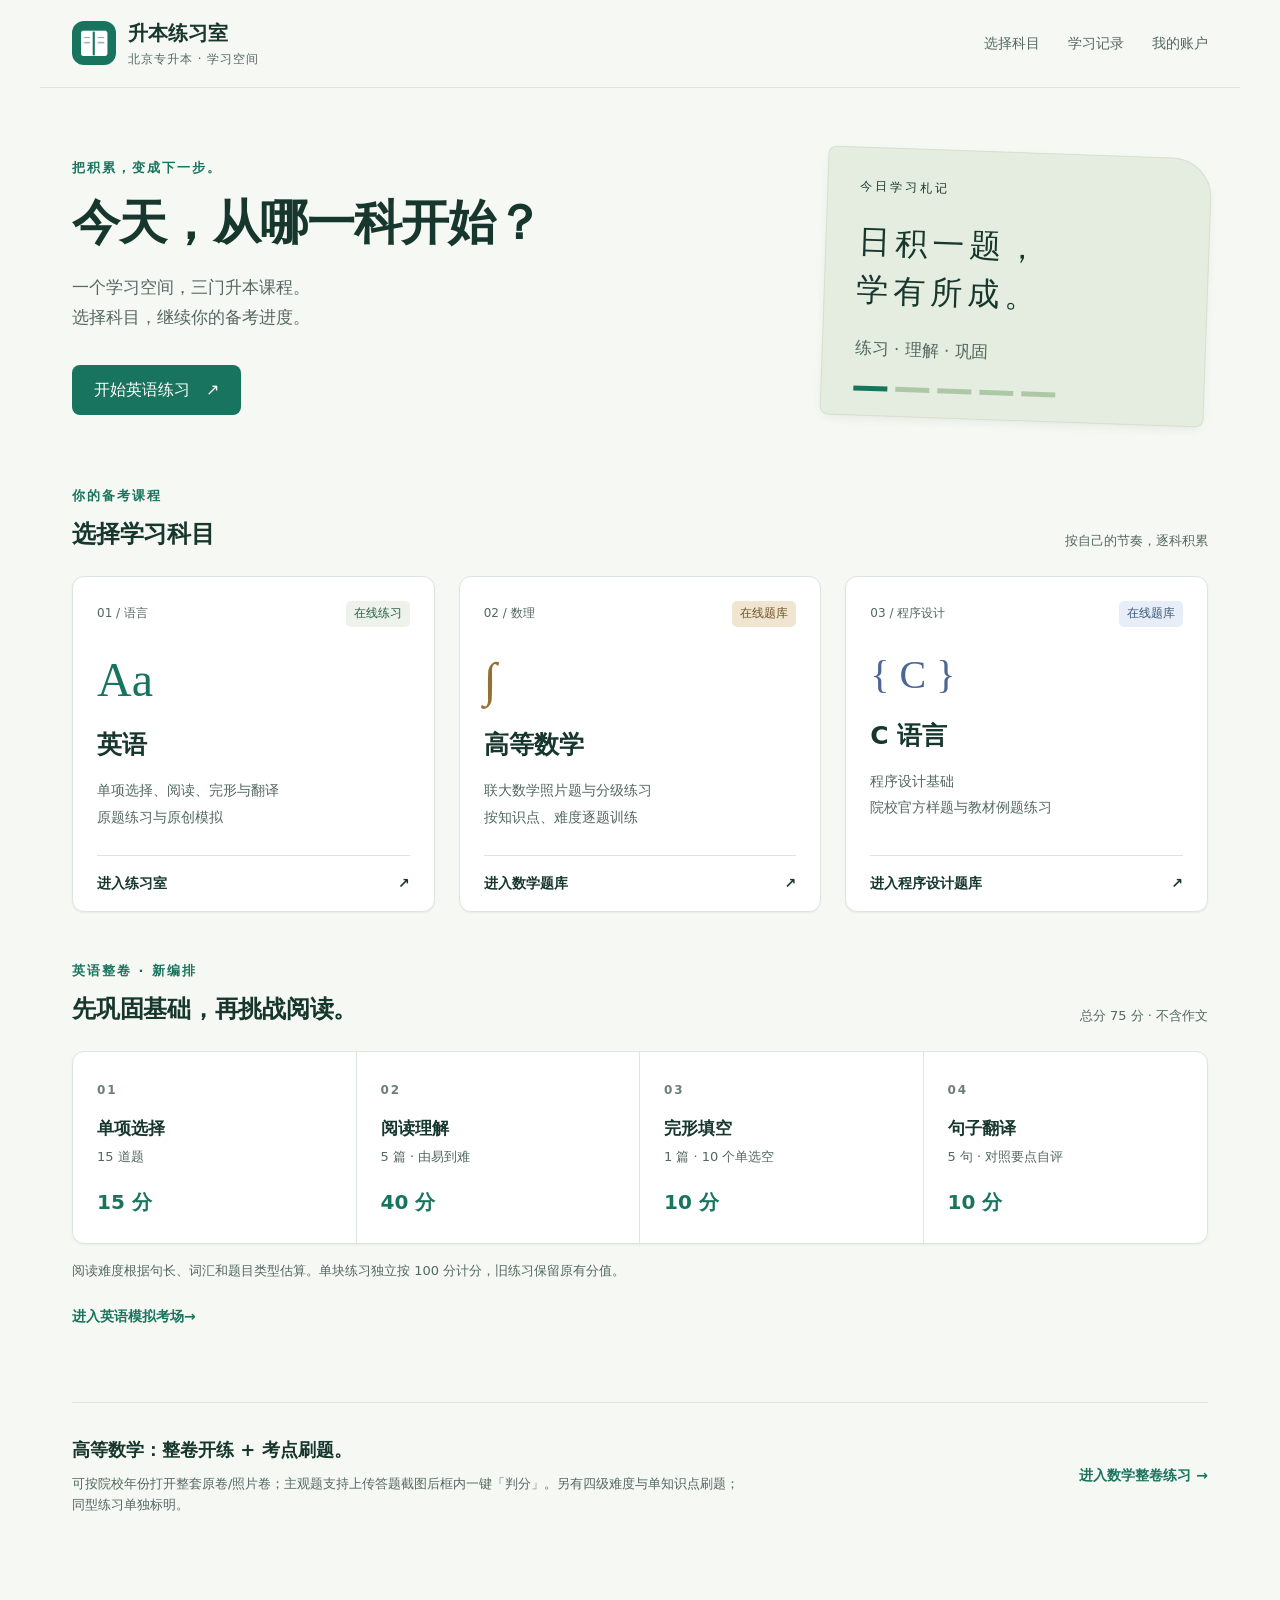
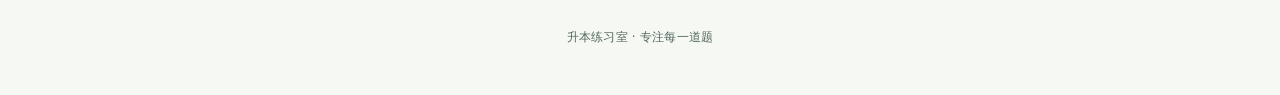
==== index.html @ 68fe5d53 "fix: 站点文件置于仓库根目录，修复 Pages Git 构建 404 Cloudflare Pages 连 Git 时从根目录发布；同步布局抛光后的静态资源与 functions/api。" ====
<!doctype html>
<html lang="zh-CN">
<head>
  <meta charset="UTF-8">
  <meta name="viewport" content="width=device-width, initial-scale=1">
  <meta name="theme-color" content="#18745e">
  <meta name="description" content="北京专升本学习空间：英语、高等数学和C语言在线答题。">
  <title>升本练习室 · 科目首页</title>
  <link rel="icon" href="./学习图标.png" type="image/png">
  <link rel="stylesheet" href="./科目首页.css">
  <script type="module" src="./科目首页.js"></script>
</head>
<body>
  <a class="跳过导航" href="#主内容">跳到主要内容</a>
  <header class="首页顶栏"><a class="首页标识" href="./index.html"><img src="./学习图标.png" alt=""><span>升本练习室<small>北京专升本 · 学习空间</small></span></a><nav aria-label="首页导航"><a href="#科目">选择科目</a><a href="./英语.html#记录">学习记录</a><a href="./login.html">我的账户</a></nav></header>
  <main id="主内容" class="首页内容">
    <section class="首页欢迎"><div><p class="首页眉题">把积累，变成下一步。</p><h1>今天，从哪一科开始？</h1><p>一个学习空间，三门升本课程。<br>选择科目，继续你的备考进度。</p><a class="首页按钮" href="./英语.html">开始英语练习 <span aria-hidden="true">↗</span></a></div><aside class="学习札记"><span>今日学习札记</span><h2>日积一题，<br>学有所成。</h2><p>练习 · 理解 · 巩固</p><div class="札记刻度" aria-hidden="true"><b></b><b></b><b></b><b></b><b></b></div></aside></section>
    <section id="科目" aria-labelledby="科目标题"><div class="首页分区头"><div><p class="首页眉题">你的备考课程</p><h2 id="科目标题">选择学习科目</h2></div><span>按自己的节奏，逐科积累</span></div>
      <div class="科目网格">
        <a class="科目卡 英语卡" href="./英语.html"><div class="科目标记"><span>01 / 语言</span><span class="科目状态">在线练习</span></div><div class="科目符号" aria-hidden="true">Aa</div><h3>英语</h3><p>单项选择、阅读、完形与翻译<br>原题练习与原创模拟</p><div class="科目卡底">进入练习室 <span aria-hidden="true">↗</span></div></a>
        <a class="科目卡 数学卡" href="./科目资料.html?科目=高等数学"><div class="科目标记"><span>02 / 数理</span><span class="科目状态">在线题库</span></div><div class="科目符号" aria-hidden="true">∫</div><h3>高等数学</h3><p>联大数学照片题与分级练习<br>按知识点、难度逐题训练</p><div class="科目卡底">进入数学题库 <span aria-hidden="true">↗</span></div></a>
        <a class="科目卡 程序卡" href="./科目资料.html?科目=C语言"><div class="科目标记"><span>03 / 程序设计</span><span class="科目状态">在线题库</span></div><div class="科目符号" aria-hidden="true">{ C }</div><h3>C 语言</h3><p>程序设计基础<br>院校官方样题与教材例题练习</p><div class="科目卡底">进入程序设计题库 <span aria-hidden="true">↗</span></div></a>
      </div>
    </section>
    <section class="英语编排" aria-labelledby="编排标题"><div class="首页分区头"><div><p class="首页眉题">英语整卷 · 新编排</p><h2 id="编排标题">先巩固基础，再挑战阅读。</h2></div><span>总分 75 分 · 不含作文</span></div><ol class="编排序列"><li><b>01</b><h3>单项选择</h3><p>15 道题</p><strong>15 分</strong></li><li><b>02</b><h3>阅读理解</h3><p>5 篇 · 由易到难</p><strong>40 分</strong></li><li><b>03</b><h3>完形填空</h3><p>1 篇 · 10 个单选空</p><strong>10 分</strong></li><li><b>04</b><h3>句子翻译</h3><p>5 句 · 对照要点自评</p><strong>10 分</strong></li></ol><p class="首页说明">阅读难度根据句长、词汇和题目类型估算。单块练习独立按 100 分计分，旧练习保留原有分值。</p><a class="首页文字链接" href="./英语.html#全套卷子模拟题">进入英语模拟考场 <span aria-hidden="true">→</span></a></section>
    <section class="资料说明"><div><h2>高等数学：整卷开练 + 考点刷题。</h2><p>可按院校年份打开整套原卷/照片卷；主观题支持上传答题截图后框内一键「判分」。另有四级难度与单知识点刷题；同型练习单独标明。</p></div><a class="首页文字链接" href="./科目资料.html?科目=高等数学">进入数学整卷练习 →</a></section>
  </main><footer class="首页页脚">升本练习室 · 专注每一道题</footer>
  <noscript>可直接使用上方科目链接进入英语练习或科目资料页。</noscript>
</body>
</html>
---- 科目首页.css ----
:root{--主色:#18745e;--文字:#17372e;--次文字:#53685f;--边线:#dbe6df;--底色:#f6f8f3;--白色:#fff;--暖色:#efe5d1;--蓝色:#e7eef8}*{box-sizing:border-box}html{scroll-behavior:smooth}body{margin:0;background:var(--底色);color:var(--文字);font-family:"Microsoft YaHei","PingFang SC",system-ui,sans-serif;font-size:16px;line-height:1.65}a{color:inherit;text-decoration:none}a,button,input,select{touch-action:manipulation}a:focus-visible,button:focus-visible,input:focus-visible,select:focus-visible{outline:3px solid var(--主色);outline-offset:5px}.跳过导航{position:fixed;top:-100px;left:20px;padding:12px;background:var(--白色);z-index:10}.跳过导航:focus{top:10px}.首页顶栏,.首页内容,.首页页脚{max-width:1200px;margin:auto;padding-left:32px;padding-right:32px}.首页顶栏{height:100px;display:flex;align-items:center;justify-content:space-between;border-bottom:1px solid var(--边线)}.首页标识{display:flex;gap:12px;align-items:center;font-size:20px;font-weight:700}.首页标识 img{width:44px;height:44px;border-radius:12px}.首页标识 small{display:block;font-size:12px;color:var(--次文字);font-weight:400;letter-spacing:1px}.首页顶栏 nav{display:flex;gap:28px}.首页顶栏 nav a{display:flex;align-items:center;min-height:44px;color:var(--次文字);font-size:14px}.首页顶栏 nav a:hover,.首页文字链接:hover{color:var(--主色)}.首页欢迎{display:grid;grid-template-columns:1.8fr 1fr;gap:60px;align-items:center;padding:65px 0}.首页眉题{font-size:13px;color:var(--主色);letter-spacing:2px;font-weight:600;margin:0 0 12px}.首页欢迎 h1{font-size:clamp(30px,4vw,48px);letter-spacing:-1px;line-height:1.3;margin:0 0 20px}.首页欢迎 p:not(.首页眉题){color:var(--次文字)}.首页按钮{display:inline-flex;align-items:center;justify-content:space-between;gap:32px;min-height:48px;padding:10px 22px;background:var(--主色);color:var(--白色);border-radius:8px;margin-top:16px;transition:background .18s}.首页按钮:hover{background:#115540}.学习札记{background:#e4eddf;border:1px solid #d5e0ce;padding:30px 38px;border-radius:5px 40px 5px 5px;transform:rotate(2deg);box-shadow:8px 10px 0 #eaf0e5}.学习札记>span{font-size:12px;letter-spacing:3px}.学习札记 h2{font-size:32px;line-height:1.5;letter-spacing:5px;font-weight:500;margin:20px 0}.札记刻度{display:flex;gap:8px;margin-top:22px}.札记刻度 b{width:34px;height:5px;background:#aec8a7}.札记刻度 b:first-child{background:var(--主色)}.首页分区头{display:flex;align-items:end;justify-content:space-between;gap:20px;margin-bottom:24px}.首页分区头 h2{font-size:24px;line-height:1.4;margin:0}.首页分区头>span{font-size:13px;color:var(--次文字)}.科目网格{display:grid;grid-template-columns:repeat(3,minmax(0,1fr));gap:22px}.科目卡{background:var(--白色);border:1px solid var(--边线);padding:26px;border-radius:12px;transition:transform .18s,border-color .18s,box-shadow .18s}.科目卡:hover{transform:translateY(-4px);border-color:var(--主色);box-shadow:0 12px 28px #17372e0c}.科目标记{display:flex;align-items:center;justify-content:space-between;gap:8px;font-size:12px;color:var(--次文字)}.科目状态{padding:3px 8px;background:#edf3ea;border-radius:5px;color:#2b5b44;white-space:nowrap}.数学卡 .科目状态{background:var(--暖色);color:#6f5326}.程序卡 .科目状态{background:var(--蓝色);color:#375677}.科目符号{font-family:Georgia,serif;font-size:48px;line-height:1.2;margin:24px 0 20px;color:var(--主色)}.数学卡 .科目符号{color:#937133}.程序卡 .科目符号{color:#4c6793;font-size:40px}.科目卡 h3{font-size:25px;margin:0 0 12px}.科目卡 p{font-size:14px;color:var(--次文字);line-height:1.9;margin:0 0 26px}.科目卡底{display:flex;justify-content:space-between;border-top:1px solid var(--边线);padding-top:20px;font-size:14px;font-weight:600}.英语编排{padding:48px 0}.编排序列{list-style:none;display:grid;grid-template-columns:repeat(4,minmax(0,1fr));padding:0;border:1px solid var(--边线);background:var(--白色);border-radius:12px;overflow:hidden}.编排序列 li{padding:24px;border-right:1px solid var(--边线)}.编排序列 li:last-child{border:0}.编排序列 b{color:#6c8075;font-size:12px;letter-spacing:2px}.编排序列 h3{font-size:17px;margin:12px 0 4px}.编排序列 p{color:var(--次文字);font-size:13px;margin:0 0 18px}.编排序列 strong{font-size:20px;color:var(--主色)}.首页说明{color:var(--次文字);font-size:13px}.首页文字链接{font-size:14px;color:var(--主色);display:inline-flex;align-items:center;min-height:44px;font-weight:600}.资料说明{display:flex;align-items:center;justify-content:space-between;gap:30px;border-top:1px solid var(--边线);padding:26px 0}.资料说明 h2{font-size:18px;margin:0 0 8px}.资料说明 p{font-size:13px;max-width:680px;color:var(--次文字);margin:0}.资料说明 a{flex-shrink:0}.首页页脚{text-align:center;color:var(--次文字);font-size:12px;padding-top:26px;padding-bottom:30px}.资料页标题{padding:38px 0 22px}.资料页标题 h1{margin:10px 0;font-size:36px}.资料页标题 p{color:var(--次文字);max-width:800px}.科目切换{display:flex;gap:10px;flex-wrap:wrap}.科目切换 a{min-height:44px;padding:8px 16px;border:1px solid var(--边线);border-radius:6px;background:var(--白色)}.科目切换 a[aria-current]{background:var(--主色);color:var(--白色)}.资料筛选{display:flex;gap:16px;flex-wrap:wrap;align-items:end;margin:24px 0}.资料筛选 label{display:grid;gap:5px;font-size:13px;color:var(--次文字)}.资料筛选 input,.资料筛选 select{padding:10px 12px;min-height:44px;border:1px solid var(--边线);border-radius:6px;background:var(--白色);font:inherit;color:var(--文字)}.资料筛选 input{width:260px;max-width:100%}.资料清单{display:grid;gap:16px}.资料条目{background:var(--白色);border:1px solid var(--边线);border-radius:10px;padding:22px 24px}.资料条目 header{display:flex;justify-content:space-between;gap:16px;align-items:start}.资料条目 h2{font-size:18px;margin:0}.资料条目 p{font-size:14px;color:var(--次文字);margin:10px 0}.资料条目 .资料标签{font-size:12px;display:flex;gap:8px;flex-wrap:wrap;margin-top:10px}.资料标签 span{padding:3px 8px;background:var(--底色);border-radius:4px}.资料动作{display:flex;flex-wrap:wrap;gap:20px}.资料动作 a{display:inline-flex;min-height:44px;align-items:center;color:var(--主色);font-size:14px;font-weight:600}.资料统计{font-size:14px;color:var(--次文字)}.年份缺口{padding:22px 24px;background:#f0ebdf;border-radius:10px;margin:24px 0;color:#5f5030}.年份缺口 h2{font-size:17px;margin:0 0 10px}.年份缺口 p{font-size:14px;margin:6px 0}.资料空状态{padding:32px;border:1px dashed var(--边线);text-align:center}.出错信息{color:#a52a2a}
@media(max-width:800px){.首页欢迎{gap:30px;padding:42px 0}.学习札记{padding:24px}.学习札记 h2{font-size:25px}.科目网格{gap:12px}.科目卡{padding:20px}.科目标记{flex-direction:column;align-items:start}.资料说明{align-items:start;flex-direction:column}.首页分区头>span{display:none}.编排序列 li{padding:18px}}
@media(max-width:600px){.首页顶栏,.首页内容,.首页页脚{padding-left:20px;padding-right:20px}.首页顶栏{height:auto;min-height:84px;flex-wrap:wrap;padding-top:16px;padding-bottom:12px;gap:10px}.首页顶栏 nav{gap:20px}.首页标识{font-size:18px}.首页欢迎{grid-template-columns:1fr;gap:24px;padding:34px 0}.学习札记{display:none}.科目网格{grid-template-columns:1fr}.科目标记{flex-direction:row;align-items:center}.科目卡{position:relative;padding:24px}.科目符号{position:absolute;right:25px;top:50px;margin:14px 0}.科目卡 h3{margin-top:22px}.科目卡 p{max-width:75%}.编排序列{grid-template-columns:1fr 1fr}.编排序列 li{border-bottom:1px solid var(--边线)}.编排序列 li:nth-child(2){border-right:0}.编排序列 li:nth-child(3){border-bottom:0}.英语编排{padding:36px 0}.首页分区头 h2{font-size:22px}.资料条目 header{flex-direction:column;gap:8px}.资料筛选 label{width:100%}.资料筛选 input{width:100%}.资料页标题 h1{font-size:30px}}
@media(prefers-reduced-motion:reduce){html{scroll-behavior:auto}.科目卡,.首页按钮{transition:none}.科目卡:hover{transform:none}.学习札记{transform:none}}

/* ===== arrange 节奏微调 2026-10-15 ===== */
.首页内容{padding-bottom:clamp(2rem,4vw,3rem)}
.首页欢迎 h1{letter-spacing:-.02em;max-width:16ch}
.首页分区头 h2{letter-spacing:-.01em}
.科目卡{transition:transform .18s cubic-bezier(.22,.9,.3,1),box-shadow .18s,border-color .18s}
.编排序列 li+li{border-left:0}
.资料条目{box-shadow:0 1px 2px rgba(20,46,38,.05)}
.资料筛选{gap:var(--space-4,16px);margin:var(--space-5,24px) 0}
@media(max-width:600px){
  .首页欢迎 h1{max-width:none;font-size:clamp(1.75rem,7vw,2.25rem)}
  .科目符号{opacity:.35}
}

/* ===== layout-polish merged ===== */
/* ===== 布局抛光层 2026-10-15 =====
   依据：impeccable arrange/polish、refactoring-ui spacing、
   responsive-ui-qa、tokyn anti-slop。保留青绿书院品牌，只调节奏与层级。 */

:root{
  /* 间距尺度：4→8→12→16→24→32→48→64（≥25% 跳变） */
  --space-1:4px;--space-2:8px;--space-3:12px;--space-4:16px;
  --space-5:24px;--space-6:32px;--space-7:48px;--space-8:64px;
  /* 阴影尺度：克制、语义化 */
  --shadow-sm:0 1px 2px rgba(20,46,38,.06);
  --shadow-md:0 4px 14px -6px rgba(20,46,38,.14);
  --shadow-lg:0 12px 28px -14px rgba(20,46,38,.22);
  --radius-sm:8px;--radius-md:12px;--radius-lg:16px;
  --content-pad:clamp(1.25rem,2.5vw,2.5rem);
  --section-gap:clamp(1.5rem,3vw,2.5rem);
}

/* —— 全局节奏：组内紧、组间疏 —— */
.内容{padding-top:clamp(1.5rem,3vw,2.25rem);padding-bottom:clamp(2.5rem,5vw,3.75rem)}
.页头{margin-bottom:var(--space-6);gap:var(--space-5)}
.分区头{margin:var(--space-6) 0 var(--space-4)}
.概况{margin-bottom:var(--space-7);padding:var(--space-5) 0}
.分类网格,.套题列表{gap:var(--space-5)}
.分类项,.套题项,.试题,.答题卡,.道友卡,.境界商品,.专项卡,.学习报告,.反馈卡{
  border-radius:var(--radius-md);
  box-shadow:var(--shadow-sm);
}
.分类项:hover,.套题项:hover,.科目卡:hover{
  box-shadow:var(--shadow-md);
}
.试题{padding:clamp(1.25rem,2.5vw,2rem)}
.答题布局{gap:var(--space-6)}
.题目操作{margin-top:var(--space-6);padding-top:var(--space-5);gap:var(--space-3)}
.选项组{gap:var(--space-3)}
.选项{border-radius:var(--radius-sm);min-height:48px}
.按钮{border-radius:var(--radius-sm);min-height:44px}
.按钮.次要{box-shadow:none}
.按钮.轻{box-shadow:none}
.继续条{margin-bottom:var(--space-6);border-radius:0 var(--radius-sm) var(--radius-sm) 0}

/* 首页欢迎：加强组间留白，正文可读宽度 */
.学习欢迎{
  gap:var(--space-6);
  padding:clamp(1.5rem,3vw,2.25rem) clamp(1.5rem,3.5vw,2.4rem);
  margin-bottom:var(--space-7);
  border-radius:var(--radius-lg) var(--radius-lg) 3rem var(--radius-lg);
}
.学习欢迎 p:not(.首页问候){max-width:62ch;line-height:1.75}
.模拟入口{gap:var(--space-6);margin-top:var(--space-2)}
.成长横栏{margin-top:var(--space-6);padding:var(--space-6) 0;gap:var(--space-5)}

/* 科目首页（index / 科目资料） */
.首页顶栏{height:auto;min-height:88px;padding-top:var(--space-4);padding-bottom:var(--space-4)}
.首页欢迎{gap:clamp(2rem,5vw,3.75rem);padding:clamp(2.5rem,6vw,4rem) 0}
.首页欢迎 p:not(.首页眉题){max-width:42ch;line-height:1.75;font-size:1.05rem}
.首页分区头{margin-bottom:var(--space-5);align-items:flex-end}
.科目网格{gap:var(--space-5)}
.科目卡{
  padding:var(--space-5) var(--space-5) var(--space-4);
  border-radius:var(--radius-md);
  box-shadow:var(--shadow-sm);
  display:flex;flex-direction:column;min-height:100%;
}
.科目卡 p{flex:1;margin-bottom:var(--space-5)}
.科目卡底{padding-top:var(--space-4);margin-top:auto}
.科目符号{margin:var(--space-5) 0 var(--space-4)}
.编排序列{border-radius:var(--radius-md);box-shadow:var(--shadow-sm);overflow:hidden}
.编排序列 li{padding:var(--space-5)}
.英语编排{padding:var(--space-7) 0}
.资料说明{
  gap:var(--space-5);
  padding:var(--space-6) 0;
  margin-top:var(--space-4);
}
.学习札记{
  padding:var(--space-5) var(--space-6);
  border-radius:var(--radius-sm) 2.5rem var(--radius-sm) var(--radius-sm);
  box-shadow:var(--shadow-md);
}
.首页按钮{border-radius:var(--radius-sm);min-height:48px;padding:12px 22px;gap:var(--space-4)}
.首页页脚{padding-top:var(--space-6);padding-bottom:var(--space-7);letter-spacing:.02em}

/* 专业课 / AI 判分区：分组更清晰 */
.试卷卡,.专业课试题,.数学专项,.答题导航{
  border-radius:var(--radius-md);
  box-shadow:var(--shadow-sm);
}
.资料页标题{padding:var(--space-6) 0 var(--space-5)}
.资料页标题 p{max-width:68ch;line-height:1.75}
.试卷卡{padding:var(--space-5) var(--space-6);margin-bottom:0}
.试卷动作{gap:var(--space-4);margin-top:var(--space-5)}
.专业课试题{padding:clamp(1.25rem,2.5vw,1.875rem)}
.专业课选项{gap:var(--space-3)}
.专业课选项行{border-radius:var(--radius-sm);min-height:52px;padding:14px 16px}
.ai判题区{
  margin:var(--space-5) 0;
  padding:var(--space-4) var(--space-5);
  border-radius:var(--radius-md);
  box-shadow:var(--shadow-sm);
}
.ai截图行,.ai动作行{gap:var(--space-2);margin:var(--space-3) 0}
.ai判分按钮,.练习按钮,.次按钮{min-height:44px;border-radius:var(--radius-sm)}
.成绩卡{border-radius:var(--radius-md);padding:var(--space-5) var(--space-6);gap:var(--space-5)}
.资料清单{gap:var(--space-4)}
.数学专项{padding:var(--space-5) var(--space-6);margin:var(--space-5) 0 var(--space-6)}
.数学筛选{gap:var(--space-4);margin:var(--space-5) 0 var(--space-3)}
.知识点网格{gap:var(--space-3)}

/* 修行 / 商城 */
.每日任务{margin:var(--space-5) 0 var(--space-6);padding:var(--space-5) var(--space-6);gap:var(--space-5)}
.商城账本{gap:var(--space-5);padding:var(--space-5) 0;margin-bottom:var(--space-6)}
.境界商品网格,.专项网格{gap:var(--space-4)}
.境界商品,.专项卡{padding:var(--space-5)}
.学习报告{padding:var(--space-5);margin:var(--space-5) 0 var(--space-6)}
.报告指标{gap:var(--space-4);margin:var(--space-5) 0}

/* 登录 */
.登录卡{
  border-radius:var(--radius-lg) var(--radius-lg) 3rem var(--radius-lg);
  box-shadow:var(--shadow-lg);
  padding:clamp(2rem,4vw,2.75rem);
  max-width:440px;
}
.登录卡 .副标题{margin-bottom:var(--space-6);line-height:1.65}
.表单组{margin-bottom:var(--space-5)}
.表单组 label{margin-bottom:var(--space-2)}
.表单组 input{min-height:48px;border-radius:var(--radius-sm);padding:12px 14px}
.提交按钮{min-height:48px;border-radius:var(--radius-sm);margin-top:var(--space-3)}
.切换提示{margin-top:var(--space-6)}

/* 社交 */
.道友卡{padding:var(--space-4) var(--space-5);margin-bottom:var(--space-4)}
.道友页签{gap:var(--space-5);margin-bottom:var(--space-4)}
.论道题{padding:var(--space-5);border-radius:var(--radius-md)}
.论道选项{gap:var(--space-3)}

/* 阅读答题窗：触控与安全区 */
.含阅读 .阅读答题窗{
  padding:12px clamp(12px,3vw,30px) max(12px,env(safe-area-inset-bottom));
  border-radius:var(--radius-lg) var(--radius-lg) 0 0;
  box-shadow:0 -8px 28px rgba(23,77,67,.12);
}
.阅读答题窗 .选项{min-height:46px}
.文章正文{max-width:72ch;line-height:1.9}

/* 顶栏 / 侧栏微调 */
.顶栏{height:68px;padding-left:clamp(1rem,2.5vw,2.5rem);padding-right:clamp(1rem,2.5vw,2.5rem)}
.导航{gap:var(--space-1)}
.导航 a{border-radius:var(--radius-sm);min-height:44px}

/* —— 响应式：responsive-ui-qa —— */
@media(max-width:1150px){
  .分类网格,.套题列表{gap:var(--space-4)}
  .答题布局{gap:var(--space-4)}
}
@media(max-width:900px){
  .学习欢迎{gap:var(--space-5)}
  .科目网格{gap:var(--space-4)}
}
@media(max-width:680px){
  .内容{padding-left:var(--space-4);padding-right:var(--space-4);padding-bottom:6.5rem}
  .页头{margin-bottom:var(--space-5)}
  .概况{margin-bottom:var(--space-5);padding:var(--space-4) 0}
  .分类网格,.套题列表,.科目网格{gap:var(--space-3)}
  .分类项,.套题项,.试题,.科目卡{padding:var(--space-4)}
  .学习欢迎{margin-bottom:var(--space-5);padding:var(--space-5) var(--space-4);border-radius:var(--radius-md) var(--radius-md) 2.5rem var(--radius-md)}
  .选项,.专业课选项行,.按钮,.练习按钮,.次按钮,.ai判分按钮{min-height:44px}
  .手机导航 a{min-width:48px;min-height:48px;justify-content:center}
  .编排序列{grid-template-columns:1fr 1fr}
  .报告指标{grid-template-columns:repeat(2,1fr);gap:var(--space-3)}
  .商城账本{gap:var(--space-3)}
  .境界商品网格,.专项网格{grid-template-columns:1fr;gap:var(--space-3)}
  /* 防横向溢出 */
  .试题,.专业课试题,.试卷卡,.学习欢迎,.科目卡{min-width:0;max-width:100%}
  .题干,.文章正文,.科目卡 p,.资料页标题 p{overflow-wrap:anywhere}
}
@media(max-width:600px){
  .首页顶栏,.首页内容,.首页页脚{padding-left:var(--space-4);padding-right:var(--space-4)}
  .首页欢迎{padding:var(--space-6) 0;gap:var(--space-5)}
  .英语编排{padding:var(--space-6) 0}
  .资料说明{flex-direction:column;align-items:flex-start;padding:var(--space-5) 0}
  .登录卡{padding:var(--space-6) var(--space-5);border-radius:var(--radius-lg) var(--radius-lg) 2.5rem var(--radius-lg)}
  .ai判题区{padding:var(--space-4)}
  .ai判分按钮{width:100%;justify-content:center}
}
@media(max-width:380px){
  .科目网格{grid-template-columns:1fr}
  .编排序列{grid-template-columns:1fr}
  .概况{grid-template-columns:1fr 1fr}
}

/* 对比度与焦点：不改品牌色，补强焦点环 */
:focus-visible{outline:3px solid color-mix(in srgb,var(--绿,var(--主色,#18745e)) 70%,#fff);outline-offset:3px}
@media(prefers-reduced-motion:reduce){
  .分类项,.套题项,.科目卡,.按钮,.首页按钮{transition:none!important}
  .分类项:hover,.套题项:hover,.科目卡:hover{transform:none!important}
}
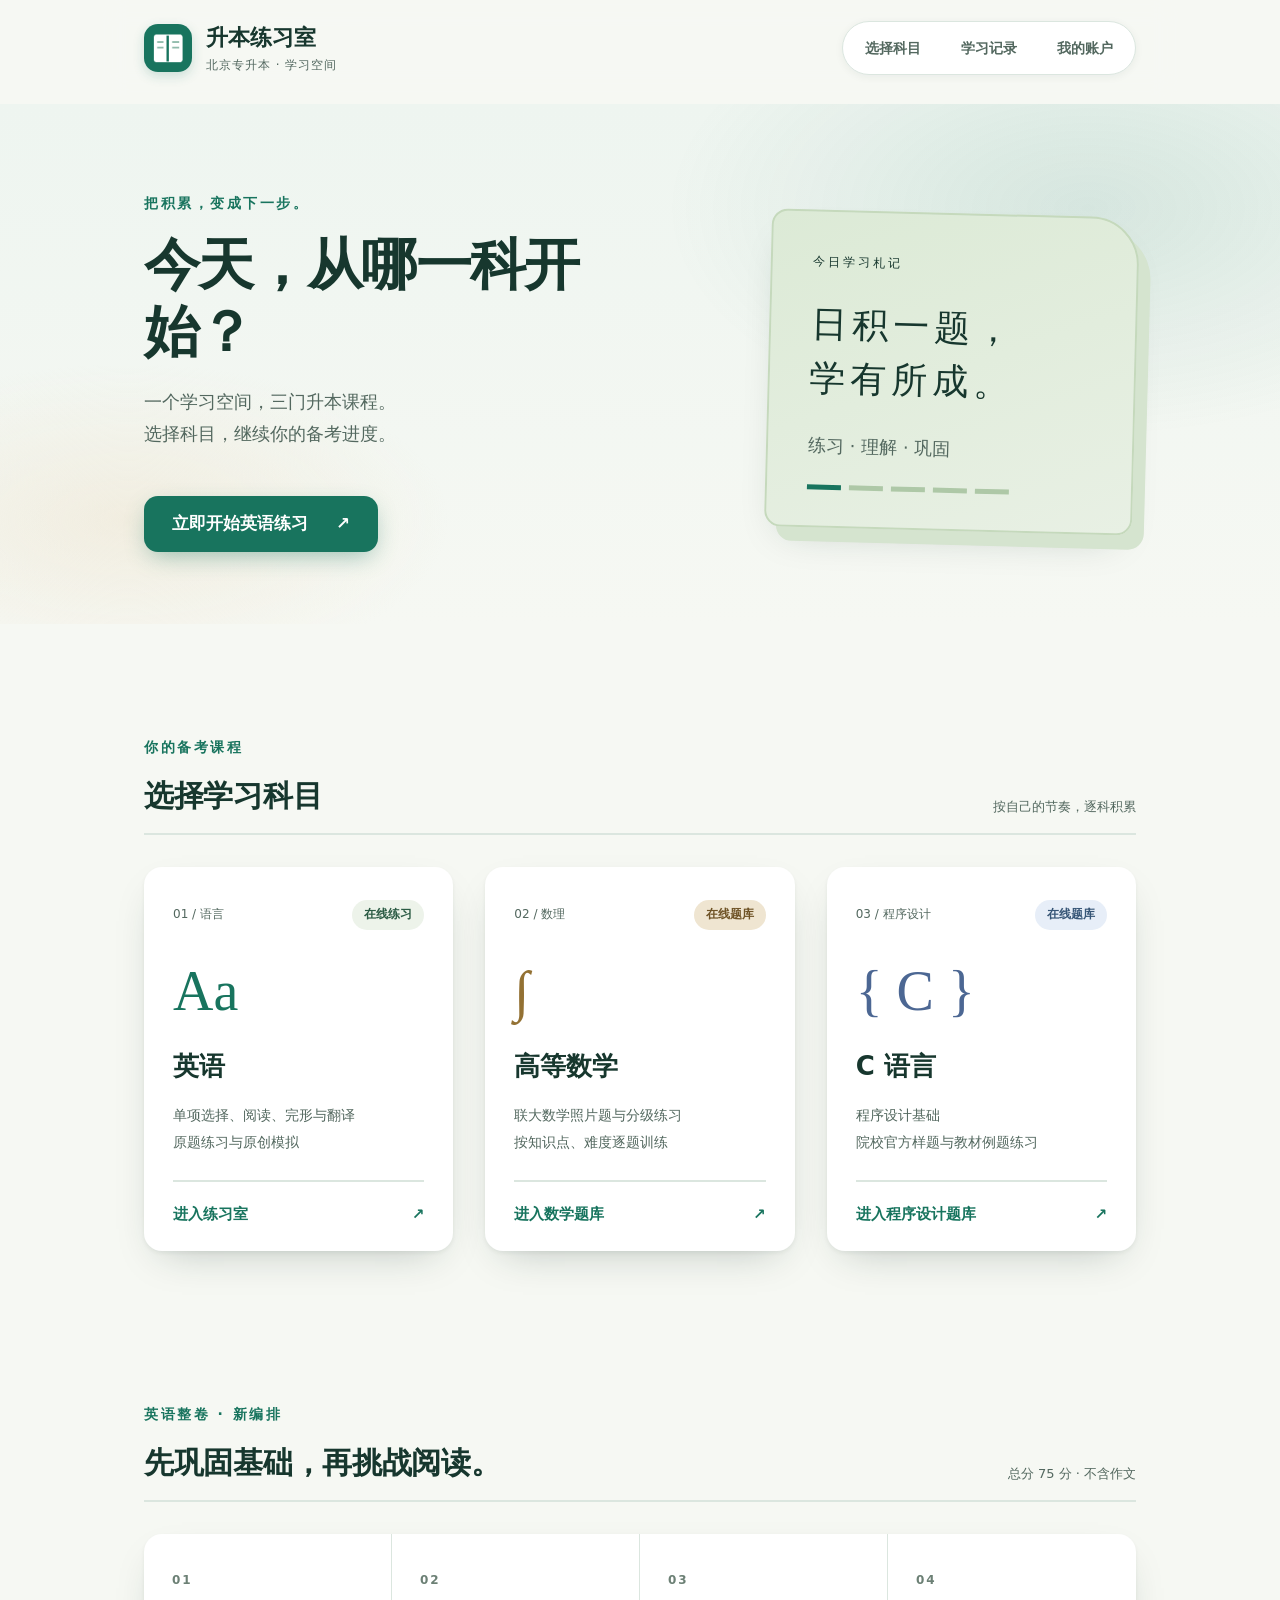
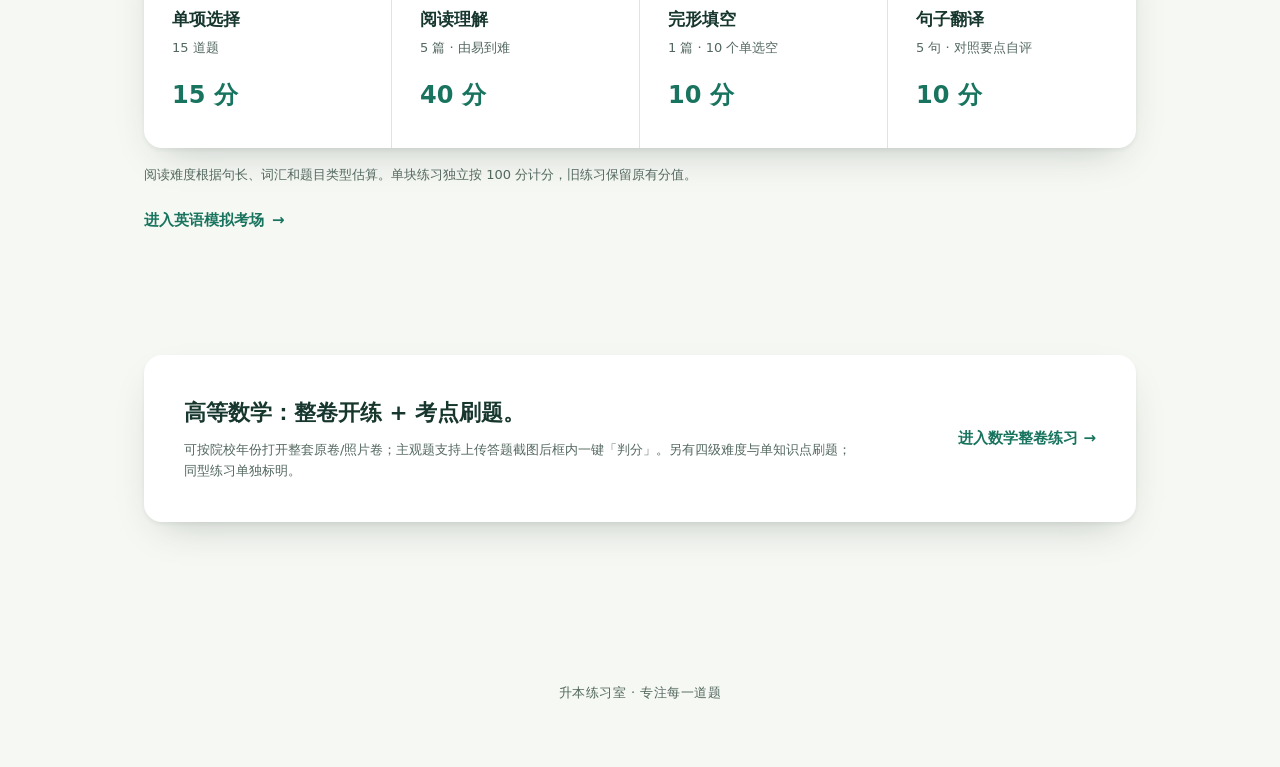
==== commit 89944602: "feat: 布局改版 v2——肉眼可见的留白、浮起卡片与主 CTA 依据 impeccable arrange/bolder 与 refactoring-ui spacing： 首页英雄区加大、科目卡" ====
--- a/index.html
+++ b/index.html
@@ -9,13 +9,14 @@
   <link rel="icon" href="./学习图标.png" type="image/png">
   <link rel="stylesheet" href="./科目首页.css">
   <script type="module" src="./科目首页.js"></script>
+  <link rel="stylesheet" href="./layout-v2.css">
 </head>
 <body>
   <a class="跳过导航" href="#主内容">跳到主要内容</a>
   <header class="首页顶栏"><a class="首页标识" href="./index.html"><img src="./学习图标.png" alt=""><span>升本练习室<small>北京专升本 · 学习空间</small></span></a><nav aria-label="首页导航"><a href="#科目">选择科目</a><a href="./英语.html#记录">学习记录</a><a href="./login.html">我的账户</a></nav></header>
   <main id="主内容" class="首页内容">
-    <section class="首页欢迎"><div><p class="首页眉题">把积累，变成下一步。</p><h1>今天，从哪一科开始？</h1><p>一个学习空间，三门升本课程。<br>选择科目，继续你的备考进度。</p><a class="首页按钮" href="./英语.html">开始英语练习 <span aria-hidden="true">↗</span></a></div><aside class="学习札记"><span>今日学习札记</span><h2>日积一题，<br>学有所成。</h2><p>练习 · 理解 · 巩固</p><div class="札记刻度" aria-hidden="true"><b></b><b></b><b></b><b></b><b></b></div></aside></section>
-    <section id="科目" aria-labelledby="科目标题"><div class="首页分区头"><div><p class="首页眉题">你的备考课程</p><h2 id="科目标题">选择学习科目</h2></div><span>按自己的节奏，逐科积累</span></div>
+    <section class="首页欢迎 英雄区"><div><p class="首页眉题">把积累，变成下一步。</p><h1>今天，从哪一科开始？</h1><p>一个学习空间，三门升本课程。<br>选择科目，继续你的备考进度。</p><a class="首页按钮" href="./英语.html">立即开始英语练习 <span aria-hidden="true">↗</span></a></div><aside class="学习札记"><span>今日学习札记</span><h2>日积一题，<br>学有所成。</h2><p>练习 · 理解 · 巩固</p><div class="札记刻度" aria-hidden="true"><b></b><b></b><b></b><b></b><b></b></div></aside></section>
+    <section id="科目" class="科目分区" aria-labelledby="科目标题"><div class="首页分区头"><div><p class="首页眉题">你的备考课程</p><h2 id="科目标题">选择学习科目</h2></div><span>按自己的节奏，逐科积累</span></div>
       <div class="科目网格">
         <a class="科目卡 英语卡" href="./英语.html"><div class="科目标记"><span>01 / 语言</span><span class="科目状态">在线练习</span></div><div class="科目符号" aria-hidden="true">Aa</div><h3>英语</h3><p>单项选择、阅读、完形与翻译<br>原题练习与原创模拟</p><div class="科目卡底">进入练习室 <span aria-hidden="true">↗</span></div></a>
         <a class="科目卡 数学卡" href="./科目资料.html?科目=高等数学"><div class="科目标记"><span>02 / 数理</span><span class="科目状态">在线题库</span></div><div class="科目符号" aria-hidden="true">∫</div><h3>高等数学</h3><p>联大数学照片题与分级练习<br>按知识点、难度逐题训练</p><div class="科目卡底">进入数学题库 <span aria-hidden="true">↗</span></div></a>
--- a/layout-v2.css
+++ b/layout-v2.css
@@ -0,0 +1,574 @@
+/* ===== 布局改版 v2 · 2026-10-15 =====
+   依据：impeccable arrange/bolder、refactoring-ui spacing/button hierarchy
+   目标：一眼能看出变化——加大留白、浮起卡片、强化主 CTA、侧栏对比
+   不改业务逻辑；青绿书院品牌色保留并加强对比 */
+
+:root{
+  --v2-space-1:4px;--v2-space-2:8px;--v2-space-3:12px;--v2-space-4:16px;
+  --v2-space-5:24px;--v2-space-6:32px;--v2-space-7:48px;--v2-space-8:64px;--v2-space-9:96px;
+  --v2-radius:18px;
+  --v2-radius-lg:24px;
+  --v2-shadow:0 2px 4px rgba(20,46,38,.06),0 16px 40px -18px rgba(20,46,38,.28);
+  --v2-shadow-hover:0 4px 8px rgba(20,46,38,.08),0 28px 56px -20px rgba(23,77,67,.38);
+  --v2-shadow-cta:0 8px 24px -6px rgba(24,116,94,.45);
+  --v2-max:1080px;
+  --v2-green:#18745e;
+  --v2-green-deep:#0f4f40;
+}
+
+/* ========== 1. 首页 index ========== */
+.首页顶栏,.首页内容,.首页页脚{
+  max-width:var(--v2-max);
+  padding-left:clamp(1.25rem,4vw,2.75rem);
+  padding-right:clamp(1.25rem,4vw,2.75rem);
+}
+.首页顶栏{
+  height:auto;
+  min-height:72px;
+  padding-top:20px;
+  padding-bottom:20px;
+  margin-bottom:8px;
+  border-bottom:0;
+  position:sticky;
+  top:0;
+  z-index:30;
+  background:color-mix(in srgb,var(--底色,#f6f8f3) 92%,transparent);
+  backdrop-filter:blur(12px);
+  -webkit-backdrop-filter:blur(12px);
+}
+.首页标识{
+  gap:14px;
+  font-size:22px;
+}
+.首页标识 img{
+  width:48px;height:48px;
+  border-radius:14px;
+  box-shadow:0 4px 12px rgba(24,116,94,.2);
+}
+.首页顶栏 nav{
+  gap:8px;
+  padding:6px;
+  background:#fff;
+  border-radius:999px;
+  border:1px solid var(--边线,#dbe6df);
+  box-shadow:0 2px 8px rgba(20,46,38,.06);
+}
+.首页顶栏 nav a{
+  padding:8px 16px;
+  border-radius:999px;
+  font-weight:600;
+  min-height:40px;
+}
+.首页顶栏 nav a:hover{
+  background:var(--浅绿,#eaf4ef);
+  color:var(--主色,var(--v2-green));
+}
+
+/* 英雄区：大留白 + 分区背景带 */
+.首页欢迎{
+  display:grid;
+  grid-template-columns:1.35fr .9fr;
+  gap:clamp(2.5rem,6vw,4.5rem);
+  align-items:center;
+  padding:clamp(3.5rem,8vw,5.5rem) 0 clamp(3rem,6vw,4.5rem);
+  margin:0 0 var(--v2-space-8);
+  border-bottom:0;
+  position:relative;
+}
+.首页欢迎::before{
+  content:"";
+  position:absolute;
+  left:50%;
+  transform:translateX(-50%);
+  width:100vw;
+  top:0;bottom:0;
+  background:
+    radial-gradient(ellipse 60% 80% at 85% 20%,rgba(24,116,94,.12),transparent 55%),
+    radial-gradient(ellipse 50% 60% at 10% 80%,rgba(239,229,209,.55),transparent 50%),
+    linear-gradient(180deg,#eef5f0 0%,transparent 100%);
+  z-index:-1;
+  pointer-events:none;
+}
+.首页欢迎 h1{
+  font-size:clamp(2.25rem,5.5vw,3.5rem)!important;
+  line-height:1.2!important;
+  letter-spacing:-.03em!important;
+  margin:0 0 1.25rem!important;
+  max-width:12ch;
+}
+.首页眉题{
+  font-size:14px!important;
+  letter-spacing:.18em!important;
+  text-transform:uppercase;
+  margin-bottom:16px!important;
+}
+.首页欢迎 p:not(.首页眉题){
+  font-size:1.125rem!important;
+  line-height:1.8!important;
+  max-width:36ch;
+  color:var(--次文字,#53685f);
+}
+/* 主 CTA：更大、更醒目 */
+.首页按钮{
+  display:inline-flex!important;
+  align-items:center;
+  justify-content:space-between;
+  gap:28px;
+  min-height:56px!important;
+  padding:14px 28px!important;
+  margin-top:28px!important;
+  font-size:1.05rem;
+  font-weight:700;
+  border-radius:14px!important;
+  background:var(--主色,var(--v2-green))!important;
+  color:#fff!important;
+  box-shadow:var(--v2-shadow-cta)!important;
+  transition:transform .2s,box-shadow .2s,background .18s!important;
+}
+.首页按钮:hover{
+  background:var(--v2-green-deep)!important;
+  transform:translateY(-3px);
+  box-shadow:0 12px 32px -8px rgba(24,116,94,.55)!important;
+}
+.学习札记{
+  padding:36px 40px!important;
+  border-radius:16px 48px 16px 16px!important;
+  background:linear-gradient(160deg,#dcead6 0%,#e8f0e4 100%)!important;
+  border:2px solid #c5d9bc!important;
+  box-shadow:12px 14px 0 #d5e4cf,0 20px 40px -20px rgba(20,46,38,.25)!important;
+  transform:rotate(1.5deg);
+}
+.学习札记 h2{
+  font-size:clamp(1.75rem,3vw,2.25rem)!important;
+  margin:24px 0!important;
+}
+
+/* 科目网格：更大间距、浮起卡片 */
+#科目{
+  padding:var(--v2-space-7) 0 var(--v2-space-8);
+}
+.首页分区头{
+  margin-bottom:var(--v2-space-6)!important;
+  padding-bottom:var(--v2-space-4);
+  border-bottom:2px solid var(--边线,#dbe6df);
+}
+.首页分区头 h2{
+  font-size:clamp(1.5rem,3vw,1.875rem)!important;
+}
+.科目网格{
+  display:grid!important;
+  grid-template-columns:repeat(3,minmax(0,1fr))!important;
+  gap:clamp(1.25rem,3vw,2rem)!important;
+}
+.科目卡{
+  padding:32px 28px 24px!important;
+  border-radius:var(--v2-radius)!important;
+  border:1px solid transparent!important;
+  background:#fff!important;
+  box-shadow:var(--v2-shadow)!important;
+  min-height:280px;
+  transition:transform .22s cubic-bezier(.22,.9,.3,1),box-shadow .22s!important;
+}
+.科目卡:hover{
+  transform:translateY(-8px)!important;
+  box-shadow:var(--v2-shadow-hover)!important;
+  border-color:var(--主色,var(--v2-green))!important;
+}
+.科目符号{
+  font-size:56px!important;
+  margin:28px 0 20px!important;
+}
+.科目卡 h3{
+  font-size:1.625rem!important;
+  margin-bottom:14px!important;
+}
+.科目卡底{
+  margin-top:auto;
+  padding-top:20px!important;
+  border-top:2px solid var(--边线,#dbe6df)!important;
+  color:var(--主色,var(--v2-green));
+  font-size:15px!important;
+}
+.科目状态{
+  padding:5px 12px!important;
+  border-radius:999px!important;
+  font-weight:600;
+}
+
+/* 英语编排 / 资料说明 */
+.英语编排{
+  padding:var(--v2-space-8) 0!important;
+  margin-top:var(--v2-space-5);
+}
+.编排序列{
+  border:0!important;
+  border-radius:var(--v2-radius)!important;
+  box-shadow:var(--v2-shadow)!important;
+  gap:0;
+  overflow:hidden;
+  background:#fff!important;
+}
+.编排序列 li{
+  padding:32px 28px!important;
+  border-right:1px solid var(--边线,#dbe6df);
+}
+.编排序列 strong{
+  font-size:1.5rem!important;
+}
+.资料说明{
+  margin:var(--v2-space-7) 0 var(--v2-space-8)!important;
+  padding:clamp(1.75rem,4vw,2.5rem) clamp(1.5rem,4vw,2.5rem)!important;
+  background:#fff;
+  border-radius:var(--v2-radius);
+  box-shadow:var(--v2-shadow);
+  border:0!important;
+  gap:var(--v2-space-6)!important;
+}
+.资料说明 h2{
+  font-size:1.35rem!important;
+}
+.首页文字链接{
+  font-size:15px!important;
+  padding:10px 0;
+  gap:8px;
+}
+.首页页脚{
+  padding:var(--v2-space-7) clamp(1.25rem,4vw,2.75rem) var(--v2-space-8)!important;
+  font-size:13px!important;
+  letter-spacing:.04em;
+}
+
+/* 资料页标题 / 科目列表 */
+.资料页标题{
+  padding:clamp(2.5rem,5vw,3.5rem) 0 var(--v2-space-6)!important;
+  max-width:var(--v2-max);
+}
+.资料页标题 h1{
+  font-size:clamp(2rem,4vw,2.75rem)!important;
+  letter-spacing:-.02em;
+}
+.资料页标题 p{
+  font-size:1.05rem!important;
+  max-width:62ch!important;
+  line-height:1.85!important;
+  margin-top:16px;
+}
+.科目切换{
+  gap:12px!important;
+  margin-bottom:var(--v2-space-6);
+}
+.科目切换 a{
+  min-height:48px!important;
+  padding:10px 20px!important;
+  border-radius:12px!important;
+  font-weight:600;
+  box-shadow:0 1px 3px rgba(20,46,38,.06);
+}
+.科目切换 a[aria-current]{
+  box-shadow:var(--v2-shadow-cta);
+}
+.资料清单,.试卷卡{
+  max-width:var(--v2-max)!important;
+}
+.试卷卡,.数学专项{
+  padding:32px 36px!important;
+  border-radius:var(--v2-radius)!important;
+  border:1px solid transparent!important;
+  box-shadow:var(--v2-shadow)!important;
+  margin-bottom:var(--v2-space-5)!important;
+}
+.资料清单{
+  gap:var(--v2-space-5)!important;
+}
+.试卷动作{
+  gap:16px!important;
+  margin-top:24px!important;
+}
+.练习按钮{
+  min-height:48px!important;
+  padding:12px 22px!important;
+  border-radius:12px!important;
+  font-size:15px!important;
+  box-shadow:var(--v2-shadow-cta);
+}
+.次按钮{
+  min-height:48px!important;
+  padding:12px 20px!important;
+  border-radius:12px!important;
+}
+
+/* ========== 2. 专业课答题：侧栏/主区对比 + 浮起 ========== */
+.答题布局{
+  grid-template-columns:260px minmax(0,1fr)!important;
+  gap:clamp(1.75rem,4vw,2.75rem)!important;
+  align-items:start;
+}
+.答题导航{
+  padding:28px 24px!important;
+  border-radius:var(--v2-radius)!important;
+  border:0!important;
+  background:#fff!important;
+  box-shadow:var(--v2-shadow)!important;
+}
+.专业课试题{
+  padding:clamp(1.75rem,3.5vw,2.5rem) clamp(1.5rem,3vw,2.25rem)!important;
+  border-radius:var(--v2-radius)!important;
+  border:0!important;
+  background:#fff!important;
+  box-shadow:var(--v2-shadow)!important;
+}
+.题号网格{
+  gap:10px!important;
+}
+.题号网格 button{
+  min-height:46px!important;
+  border-radius:10px!important;
+  font-weight:600;
+}
+.成绩卡{
+  padding:32px 36px!important;
+  border-radius:var(--v2-radius)!important;
+  gap:var(--v2-space-6)!important;
+  box-shadow:var(--v2-shadow);
+}
+
+/* AI 判分区 */
+.ai判题区{
+  margin:var(--v2-space-6) 0!important;
+  padding:var(--v2-space-5) var(--v2-space-6)!important;
+  border-radius:var(--v2-radius)!important;
+  border:2px solid #a8c9b8!important;
+  background:linear-gradient(165deg,#f0f7ed 0%,#f7fbf5 100%)!important;
+  box-shadow:0 8px 24px -12px rgba(24,116,94,.25)!important;
+  max-width:100%;
+}
+.ai判题标题{
+  font-size:1.125rem!important;
+  margin-bottom:10px!important;
+}
+.ai判题说明{
+  font-size:13.5px!important;
+  margin-bottom:16px!important;
+}
+.ai截图行,.ai动作行{
+  gap:12px!important;
+  margin:14px 0!important;
+}
+.ai判分按钮{
+  min-height:48px!important;
+  min-width:128px!important;
+  padding:12px 22px!important;
+  border-radius:12px!important;
+  font-size:16px!important;
+  font-weight:700;
+  box-shadow:var(--v2-shadow-cta)!important;
+}
+.ai上传按钮{
+  min-height:48px!important;
+  padding:10px 18px!important;
+  border-radius:12px!important;
+}
+.ai预览{
+  min-height:72px!important;
+  padding:16px!important;
+  border-radius:12px!important;
+  margin:12px 0!important;
+}
+
+/* ========== 3. 英语练习室：侧栏更宽更深、主内容浮起 ========== */
+.壳 .侧栏{
+  width:240px!important;
+  padding:36px 20px!important;
+  background:linear-gradient(180deg,#134a40 0%,#0d3a32 100%)!important;
+  border-right:0!important;
+  box-shadow:8px 0 32px -12px rgba(9,37,27,.45);
+}
+.壳 .主区{
+  margin-left:240px!important;
+  background:var(--底,#f0f5f3);
+}
+.壳 .内容{
+  max-width:1200px;
+  padding:clamp(2rem,4vw,3rem) clamp(1.5rem,3.5vw,2.75rem) clamp(3rem,5vw,4.5rem)!important;
+}
+.壳 .顶栏{
+  height:72px!important;
+  padding-left:clamp(1.25rem,3vw,2.5rem)!important;
+  padding-right:clamp(1.25rem,3vw,2.5rem)!important;
+  box-shadow:0 1px 0 rgba(20,46,38,.06);
+}
+.壳 .导航 a{
+  border-radius:12px!important;
+  padding:14px 16px!important;
+  min-height:48px;
+}
+.壳 .导航 a.选中{
+  background:#fff!important;
+  color:#0d3a32!important;
+  font-weight:700;
+  box-shadow:0 4px 14px rgba(0,0,0,.12)!important;
+}
+.壳 .试题,.壳 .答题卡,.壳 .套题项,.壳 .分类项,.壳 .学习欢迎{
+  border-radius:var(--v2-radius)!important;
+  box-shadow:var(--v2-shadow)!important;
+  border-color:transparent!important;
+}
+.壳 .答题布局{
+  grid-template-columns:minmax(0,1fr) 280px!important;
+  gap:clamp(1.5rem,3.5vw,2.5rem)!important;
+}
+.壳 .试题{
+  padding:clamp(1.75rem,3vw,2.5rem)!important;
+}
+.壳 .答题卡{
+  padding:28px 24px!important;
+}
+.壳 .题号网格{
+  gap:10px!important;
+  margin:24px 0!important;
+}
+.壳 .题号{
+  border-radius:10px!important;
+  min-height:40px;
+  font-weight:600;
+}
+.壳 .分类网格{
+  gap:var(--v2-space-5)!important;
+}
+.壳 .分类项{
+  min-height:190px!important;
+  padding:28px 24px!important;
+}
+.壳 .套题列表{
+  gap:var(--v2-space-5)!important;
+}
+.壳 .套题项{
+  padding:28px!important;
+}
+.壳 .按钮:not(.次要):not(.轻){
+  min-height:46px;
+  border-radius:12px!important;
+  padding:12px 20px;
+  box-shadow:var(--v2-shadow-cta);
+}
+.壳 .学习欢迎{
+  padding:clamp(2rem,4vw,2.75rem) clamp(1.75rem,3.5vw,2.5rem)!important;
+  margin-bottom:var(--v2-space-7)!important;
+  gap:var(--v2-space-6)!important;
+}
+
+/* ========== 4. 登录页 ========== */
+.登录壳{
+  padding:clamp(1.5rem,4vw,3rem)!important;
+}
+.登录卡{
+  max-width:460px!important;
+  padding:clamp(2.5rem,5vw,3.25rem) clamp(2rem,4vw,2.75rem)!important;
+  border-radius:20px 20px 56px 20px!important;
+  box-shadow:0 24px 64px -16px rgba(15,79,64,.35)!important;
+  border:0!important;
+}
+.登录卡 h1{
+  font-size:clamp(1.75rem,4vw,2.25rem)!important;
+  margin-bottom:12px!important;
+}
+.登录卡 .副标题{
+  margin-bottom:var(--v2-space-7)!important;
+  font-size:15px!important;
+}
+.表单组{
+  margin-bottom:var(--v2-space-5)!important;
+}
+.表单组 label{
+  margin-bottom:8px!important;
+  font-size:14px!important;
+}
+.表单组 input{
+  min-height:52px!important;
+  padding:14px 16px!important;
+  border-radius:12px!important;
+  font-size:16px!important;
+  border-width:1.5px!important;
+}
+.提交按钮{
+  min-height:52px!important;
+  margin-top:var(--v2-space-4)!important;
+  border-radius:14px!important;
+  font-size:16px!important;
+  font-weight:700;
+  box-shadow:var(--v2-shadow-cta)!important;
+}
+.提交按钮:hover{
+  transform:translateY(-2px)!important;
+  box-shadow:0 12px 28px -8px rgba(24,116,94,.5)!important;
+}
+.切换提示{
+  margin-top:var(--v2-space-7)!important;
+  padding-top:var(--v2-space-5);
+  border-top:1px solid var(--线,#e2e8e4);
+}
+.标识{
+  margin-bottom:var(--v2-space-6)!important;
+}
+.标识 img{
+  width:48px!important;
+  height:48px!important;
+  border-radius:12px!important;
+}
+
+/* ========== 响应式 ========== */
+@media(max-width:900px){
+  .科目网格{grid-template-columns:1fr!important;gap:var(--v2-space-4)!important}
+  .首页欢迎{grid-template-columns:1fr!important;padding:var(--v2-space-7) 0!important}
+  .学习札记{transform:none;max-width:420px}
+  .编排序列{grid-template-columns:1fr 1fr!important}
+  .答题布局{grid-template-columns:1fr!important;gap:var(--v2-space-5)!important}
+  .壳 .侧栏{width:80px!important;padding:24px 10px!important}
+  .壳 .主区{margin-left:80px!important}
+  .壳 .答题布局{grid-template-columns:minmax(0,1fr)!important}
+}
+@media(max-width:680px){
+  .首页顶栏{position:static;background:transparent;backdrop-filter:none}
+  .首页顶栏 nav{width:100%;justify-content:flex-start;overflow-x:auto;flex-wrap:nowrap}
+  .首页欢迎 h1{max-width:none!important;font-size:clamp(1.85rem,8vw,2.35rem)!important}
+  .学习札记{display:none!important}
+  .科目卡{min-height:0;padding:24px 22px!important}
+  .科目符号{font-size:40px!important;opacity:.4}
+  .编排序列{grid-template-columns:1fr!important}
+  .编排序列 li{border-right:0;border-bottom:1px solid var(--边线,#dbe6df)}
+  .资料说明{flex-direction:column;align-items:flex-start}
+  .壳 .侧栏{display:none!important}
+  .壳 .主区{margin-left:0!important}
+  .壳 .内容{padding:1.25rem 1rem 6.5rem!important}
+  .答题导航{
+    position:static!important;
+    display:flex;
+    flex-direction:column;
+  }
+  /* 移动端题号横滑条 */
+  .答题导航 .题号网格{
+    display:flex!important;
+    flex-wrap:nowrap!important;
+    overflow-x:auto;
+    gap:8px!important;
+    padding-bottom:8px;
+    -webkit-overflow-scrolling:touch;
+    scroll-snap-type:x proximity;
+  }
+  .答题导航 .题号网格 button{
+    flex:0 0 44px;
+    width:44px;
+    scroll-snap-align:start;
+  }
+  .壳 .题号网格{
+    grid-template-columns:repeat(5,minmax(0,1fr))!important;
+  }
+  .ai判题区{padding:var(--v2-space-4)!important}
+  .ai判分按钮{width:100%;justify-content:center}
+  .试卷卡,.数学专项{padding:22px 18px!important}
+  .登录卡{padding:2rem 1.35rem!important;border-radius:18px 18px 40px 18px!important}
+}
+@media(prefers-reduced-motion:reduce){
+  .科目卡,.首页按钮,.提交按钮,.壳 .分类项,.壳 .套题项{transition:none!important}
+  .科目卡:hover,.首页按钮:hover,.提交按钮:hover{transform:none!important}
+}
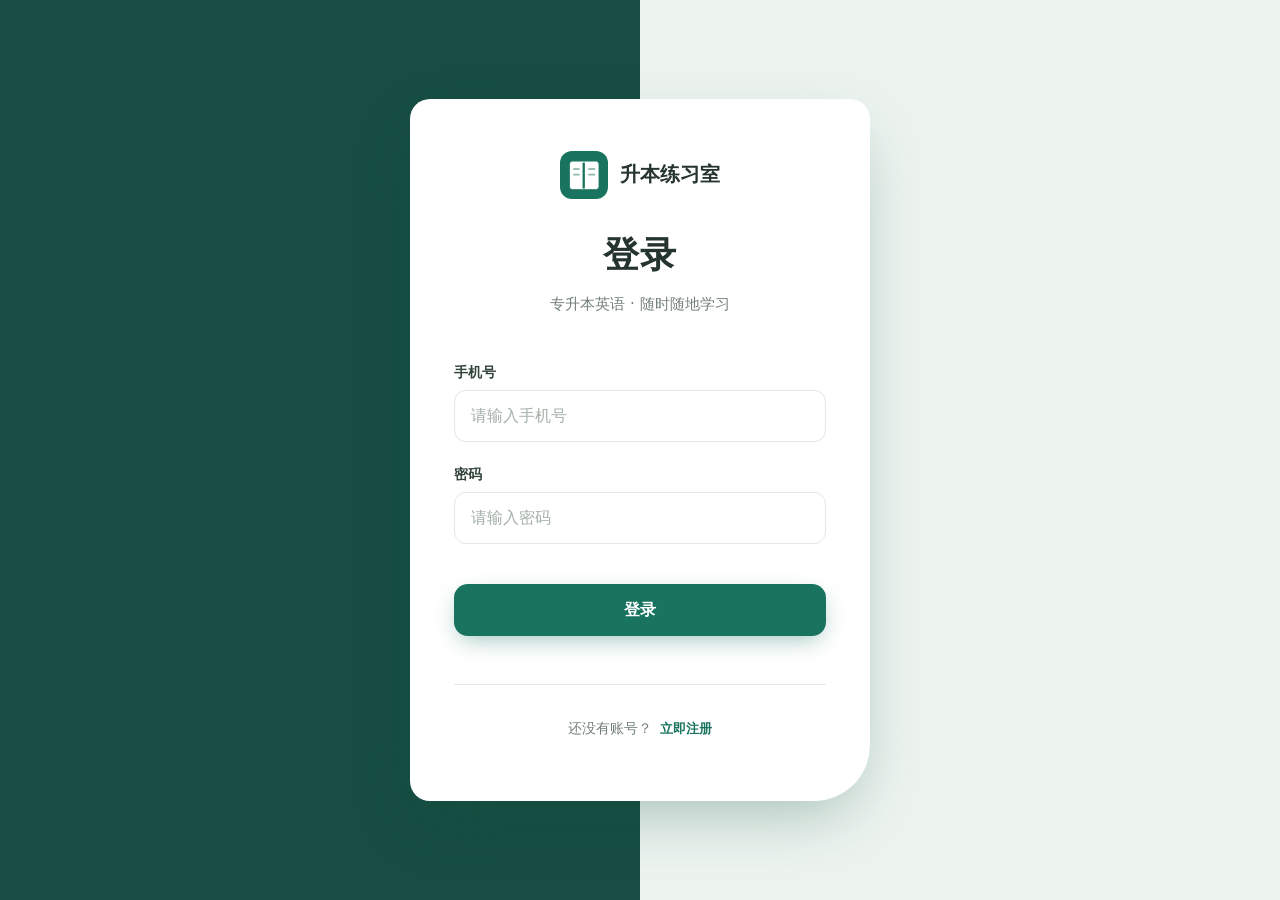
==== commit 0b72fd2a: "feat: 选科首页门禁登录，展示用户名并入口道友等成长功能 - 未登录访问 index/科目资料 强制跳转 login.html - 登录后顶栏显示用户名（不可再点进登录） - 首页新增成长空间：道" ====
--- a/index.html
+++ b/index.html
@@ -1,5 +1,5 @@
 <!doctype html>
-<html lang="zh-CN">
+<html lang="zh-CN" class="待登录">
 <head>
   <meta charset="UTF-8">
   <meta name="viewport" content="width=device-width, initial-scale=1">
@@ -8,24 +8,123 @@
   <title>升本练习室 · 科目首页</title>
   <link rel="icon" href="./学习图标.png" type="image/png">
   <link rel="stylesheet" href="./科目首页.css">
+  <link rel="stylesheet" href="./layout-v2.css">
   <script type="module" src="./科目首页.js"></script>
-  <link rel="stylesheet" href="./layout-v2.css">
 </head>
 <body>
+  <div class="登录跳转遮罩" id="登录跳转遮罩" hidden><p>正在前往登录…</p></div>
   <a class="跳过导航" href="#主内容">跳到主要内容</a>
-  <header class="首页顶栏"><a class="首页标识" href="./index.html"><img src="./学习图标.png" alt=""><span>升本练习室<small>北京专升本 · 学习空间</small></span></a><nav aria-label="首页导航"><a href="#科目">选择科目</a><a href="./英语.html#记录">学习记录</a><a href="./login.html">我的账户</a></nav></header>
+  <header class="首页顶栏">
+    <a class="首页标识" href="./index.html"><img src="./学习图标.png" alt=""><span>升本练习室<small>北京专升本 · 学习空间</small></span></a>
+    <nav aria-label="首页导航">
+      <a href="#科目">选择科目</a>
+      <a href="#成长空间">成长空间</a>
+      <a href="./英语.html#记录">学习记录</a>
+      <span class="首页用户名" id="首页用户名" aria-live="polite">登录中…</span>
+    </nav>
+  </header>
   <main id="主内容" class="首页内容">
-    <section class="首页欢迎 英雄区"><div><p class="首页眉题">把积累，变成下一步。</p><h1>今天，从哪一科开始？</h1><p>一个学习空间，三门升本课程。<br>选择科目，继续你的备考进度。</p><a class="首页按钮" href="./英语.html">立即开始英语练习 <span aria-hidden="true">↗</span></a></div><aside class="学习札记"><span>今日学习札记</span><h2>日积一题，<br>学有所成。</h2><p>练习 · 理解 · 巩固</p><div class="札记刻度" aria-hidden="true"><b></b><b></b><b></b><b></b><b></b></div></aside></section>
-    <section id="科目" class="科目分区" aria-labelledby="科目标题"><div class="首页分区头"><div><p class="首页眉题">你的备考课程</p><h2 id="科目标题">选择学习科目</h2></div><span>按自己的节奏，逐科积累</span></div>
+    <section class="首页欢迎 英雄区">
+      <div>
+        <p class="首页眉题">把积累，变成下一步。</p>
+        <h1>今天，从哪一科开始？</h1>
+        <p>一个学习空间，三门升本课程。<br>选择科目，继续你的备考进度。</p>
+        <a class="首页按钮" href="./英语.html">立即开始英语练习 <span aria-hidden="true">↗</span></a>
+      </div>
+      <aside class="学习札记"><span>今日学习札记</span><h2>日积一题，<br>学有所成。</h2><p>练习 · 理解 · 巩固</p><div class="札记刻度" aria-hidden="true"><b></b><b></b><b></b><b></b><b></b></div></aside>
+    </section>
+
+    <section id="成长空间" class="成长空间" aria-labelledby="成长标题">
+      <div class="首页分区头">
+        <div>
+          <p class="首页眉题">修行与同修</p>
+          <h2 id="成长标题">成长空间</h2>
+        </div>
+        <span>道友 · 修为 · 存档 · 切磋</span>
+      </div>
+      <div class="功能网格">
+        <a class="功能卡 道友卡入口" href="./英语.html#道友">
+          <div class="功能标记"><span>社交</span><span class="功能状态">排行 · 好友 · 切磋</span></div>
+          <div class="功能符号" aria-hidden="true">☯</div>
+          <h3>道友</h3>
+          <p>排行榜、加好友、论道与实时 3D 切磋。<br>应战后自动进入竞技场。</p>
+          <div class="功能卡底">进入道友 <span aria-hidden="true">↗</span></div>
+        </a>
+        <a class="功能卡" href="./英语.html#修为">
+          <div class="功能标记"><span>成长</span><span class="功能状态">境界 · 战力</span></div>
+          <div class="功能符号" aria-hidden="true">✦</div>
+          <h3>修为与战力</h3>
+          <p>查看境界进度、战力与修为阶梯。<br>答对题目积累修为。</p>
+          <div class="功能卡底">查看修为 <span aria-hidden="true">↗</span></div>
+        </a>
+        <a class="功能卡" href="./英语.html#兑换">
+          <div class="功能标记"><span>坊市</span><span class="功能状态">金币兑换</span></div>
+          <div class="功能符号" aria-hidden="true">⚔</div>
+          <h3>修行坊市</h3>
+          <p>用金币兑换丹药、兵器与法器。<br>兵器决定切磋特效。</p>
+          <div class="功能卡底">进入坊市 <span aria-hidden="true">↗</span></div>
+        </a>
+        <a class="功能卡" href="./英语.html#记录">
+          <div class="功能标记"><span>足迹</span><span class="功能状态">练习记录</span></div>
+          <div class="功能符号" aria-hidden="true">☰</div>
+          <h3>学习记录</h3>
+          <p>回看每次练习成绩与错题。<br>继续未完成的草稿。</p>
+          <div class="功能卡底">查看记录 <span aria-hidden="true">↗</span></div>
+        </a>
+        <a class="功能卡" href="./英语.html#设置">
+          <div class="功能标记"><span>账户</span><span class="功能状态">云端同步</span></div>
+          <div class="功能符号" aria-hidden="true">⚙</div>
+          <h3>学习存档</h3>
+          <p>同步进度、导入导出、修改密码。<br>退出登录也在这里。</p>
+          <div class="功能卡底">管理存档 <span aria-hidden="true">↗</span></div>
+        </a>
+        <a class="功能卡" href="./竞技场.html">
+          <div class="功能标记"><span>擂台</span><span class="功能状态">3D 竞技场</span></div>
+          <div class="功能符号" aria-hidden="true">⚔</div>
+          <h3>竞技场</h3>
+          <p>网页 3D 切磋场景。<br>从道友发起切磋后自动进入。</p>
+          <div class="功能卡底">打开竞技场 <span aria-hidden="true">↗</span></div>
+        </a>
+      </div>
+    </section>
+
+    <section id="科目" class="科目分区" aria-labelledby="科目标题">
+      <div class="首页分区头">
+        <div>
+          <p class="首页眉题">你的备考课程</p>
+          <h2 id="科目标题">选择学习科目</h2>
+        </div>
+        <span>按自己的节奏，逐科积累</span>
+      </div>
       <div class="科目网格">
         <a class="科目卡 英语卡" href="./英语.html"><div class="科目标记"><span>01 / 语言</span><span class="科目状态">在线练习</span></div><div class="科目符号" aria-hidden="true">Aa</div><h3>英语</h3><p>单项选择、阅读、完形与翻译<br>原题练习与原创模拟</p><div class="科目卡底">进入练习室 <span aria-hidden="true">↗</span></div></a>
         <a class="科目卡 数学卡" href="./科目资料.html?科目=高等数学"><div class="科目标记"><span>02 / 数理</span><span class="科目状态">在线题库</span></div><div class="科目符号" aria-hidden="true">∫</div><h3>高等数学</h3><p>联大数学照片题与分级练习<br>按知识点、难度逐题训练</p><div class="科目卡底">进入数学题库 <span aria-hidden="true">↗</span></div></a>
         <a class="科目卡 程序卡" href="./科目资料.html?科目=C语言"><div class="科目标记"><span>03 / 程序设计</span><span class="科目状态">在线题库</span></div><div class="科目符号" aria-hidden="true">{ C }</div><h3>C 语言</h3><p>程序设计基础<br>院校官方样题与教材例题练习</p><div class="科目卡底">进入程序设计题库 <span aria-hidden="true">↗</span></div></a>
       </div>
     </section>
-    <section class="英语编排" aria-labelledby="编排标题"><div class="首页分区头"><div><p class="首页眉题">英语整卷 · 新编排</p><h2 id="编排标题">先巩固基础，再挑战阅读。</h2></div><span>总分 75 分 · 不含作文</span></div><ol class="编排序列"><li><b>01</b><h3>单项选择</h3><p>15 道题</p><strong>15 分</strong></li><li><b>02</b><h3>阅读理解</h3><p>5 篇 · 由易到难</p><strong>40 分</strong></li><li><b>03</b><h3>完形填空</h3><p>1 篇 · 10 个单选空</p><strong>10 分</strong></li><li><b>04</b><h3>句子翻译</h3><p>5 句 · 对照要点自评</p><strong>10 分</strong></li></ol><p class="首页说明">阅读难度根据句长、词汇和题目类型估算。单块练习独立按 100 分计分，旧练习保留原有分值。</p><a class="首页文字链接" href="./英语.html#全套卷子模拟题">进入英语模拟考场 <span aria-hidden="true">→</span></a></section>
-    <section class="资料说明"><div><h2>高等数学：整卷开练 + 考点刷题。</h2><p>可按院校年份打开整套原卷/照片卷；主观题支持上传答题截图后框内一键「判分」。另有四级难度与单知识点刷题；同型练习单独标明。</p></div><a class="首页文字链接" href="./科目资料.html?科目=高等数学">进入数学整卷练习 →</a></section>
-  </main><footer class="首页页脚">升本练习室 · 专注每一道题</footer>
-  <noscript>可直接使用上方科目链接进入英语练习或科目资料页。</noscript>
+
+    <section class="英语编排" aria-labelledby="编排标题">
+      <div class="首页分区头">
+        <div>
+          <p class="首页眉题">英语整卷 · 新编排</p>
+          <h2 id="编排标题">先巩固基础，再挑战阅读。</h2>
+        </div>
+        <span>总分 75 分 · 不含作文</span>
+      </div>
+      <ol class="编排序列"><li><b>01</b><h3>单项选择</h3><p>15 道题</p><strong>15 分</strong></li><li><b>02</b><h3>阅读理解</h3><p>5 篇 · 由易到难</p><strong>40 分</strong></li><li><b>03</b><h3>完形填空</h3><p>1 篇 · 10 个单选空</p><strong>10 分</strong></li><li><b>04</b><h3>句子翻译</h3><p>5 句 · 对照要点自评</p><strong>10 分</strong></li></ol>
+      <p class="首页说明">阅读难度根据句长、词汇和题目类型估算。单块练习独立按 100 分计分，旧练习保留原有分值。</p>
+      <a class="首页文字链接" href="./英语.html#全套卷子模拟题">进入英语模拟考场 <span aria-hidden="true">→</span></a>
+    </section>
+
+    <section class="资料说明">
+      <div>
+        <h2>高等数学：整卷开练 + 考点刷题。</h2>
+        <p>可按院校年份打开整套原卷/照片卷；主观题支持上传答题截图后框内一键「判分」。另有四级难度与单知识点刷题；同型练习单独标明。</p>
+      </div>
+      <a class="首页文字链接" href="./科目资料.html?科目=高等数学">进入数学整卷练习 →</a>
+    </section>
+  </main>
+  <footer class="首页页脚">升本练习室 · 专注每一道题</footer>
+  <noscript>请启用 JavaScript 并先登录后使用科目首页。</noscript>
 </body>
 </html>
--- a/科目首页.css
+++ b/科目首页.css
@@ -214,3 +214,70 @@
   .分类项,.套题项,.科目卡,.按钮,.首页按钮{transition:none!important}
   .分类项:hover,.套题项:hover,.科目卡:hover{transform:none!important}
 }
+
+/* ===== 登录门禁 · 成长空间入口 2026-10-15 ===== */
+html.待登录 body > *:not(.登录跳转遮罩){visibility:hidden}
+html.待登录 #登录跳转遮罩{display:grid!important}
+.登录跳转遮罩{
+  position:fixed;inset:0;z-index:9999;
+  display:grid;place-items:center;
+  background:var(--底色,#f6f8f3);
+  color:var(--次文字,#53685f);
+  font-size:15px;
+}
+.登录跳转遮罩[hidden]{display:none!important}
+html.待登录 .登录跳转遮罩[hidden]{display:grid!important}
+.首页用户名{
+  display:inline-flex;align-items:center;justify-content:center;
+  min-height:40px;padding:8px 16px;border-radius:999px;
+  font-size:14px;font-weight:700;color:var(--主色,#18745e);
+  background:#eaf4ef;border:1px solid #cfe3d8;
+  cursor:default;user-select:none;pointer-events:none;
+  max-width:10em;overflow:hidden;text-overflow:ellipsis;white-space:nowrap;
+}
+.首页用户名.已登录{background:linear-gradient(135deg,#e8f5ef,#dceee6)}
+.首页顶栏 nav .首页用户名{pointer-events:none}
+
+.成长空间{padding:clamp(2rem,5vw,3.5rem) 0}
+.功能网格{
+  display:grid;
+  grid-template-columns:repeat(3,minmax(0,1fr));
+  gap:clamp(1rem,2.5vw,1.5rem);
+}
+.功能卡{
+  display:flex;flex-direction:column;
+  background:#fff;border:1px solid var(--边线,#dbe6df);
+  border-radius:18px;padding:24px 22px 18px;
+  box-shadow:0 2px 4px rgba(20,46,38,.06),0 16px 40px -18px rgba(20,46,38,.22);
+  min-height:220px;
+  transition:transform .22s cubic-bezier(.22,.9,.3,1),box-shadow .22s,border-color .18s;
+}
+.功能卡:hover{
+  transform:translateY(-6px);
+  border-color:var(--主色,#18745e);
+  box-shadow:0 4px 8px rgba(20,46,38,.08),0 24px 48px -18px rgba(23,77,67,.32);
+}
+.功能标记{display:flex;align-items:center;justify-content:space-between;gap:8px;font-size:12px;color:var(--次文字)}
+.功能状态{padding:3px 8px;background:#edf3ea;border-radius:999px;color:#2b5b44;white-space:nowrap;font-size:11px}
+.道友卡入口 .功能状态{background:#efe5d1;color:#6f5326}
+.功能符号{font-size:36px;line-height:1.2;margin:18px 0 12px;color:var(--主色,#18745e)}
+.功能卡 h3{font-size:20px;margin:0 0 8px}
+.功能卡 p{font-size:13px;color:var(--次文字);line-height:1.75;margin:0 0 16px;flex:1}
+.功能卡底{
+  display:flex;justify-content:space-between;align-items:center;
+  border-top:1px solid var(--边线);padding-top:14px;
+  font-size:14px;font-weight:600;color:var(--主色);margin-top:auto;
+}
+@media(max-width:900px){
+  .功能网格{grid-template-columns:repeat(2,minmax(0,1fr))}
+}
+@media(max-width:600px){
+  .功能网格{grid-template-columns:1fr}
+  .功能卡{min-height:0;padding:20px}
+  .首页顶栏 nav{flex-wrap:wrap}
+  .首页用户名{max-width:7.5em;font-size:13px;padding:6px 12px}
+}
+@media(prefers-reduced-motion:reduce){
+  .功能卡{transition:none}
+  .功能卡:hover{transform:none}
+}
--- a/layout-v2.css
+++ b/layout-v2.css
@@ -572,3 +572,26 @@
   .科目卡,.首页按钮,.提交按钮,.壳 .分类项,.壳 .套题项{transition:none!important}
   .科目卡:hover,.首页按钮:hover,.提交按钮:hover{transform:none!important}
 }
+
+/* ===== 成长空间 · 与首页 v2 同节奏 ===== */
+.成长空间{padding:var(--v2-space-7,48px) 0 var(--v2-space-8,64px)}
+.功能网格{
+  display:grid!important;
+  grid-template-columns:repeat(3,minmax(0,1fr))!important;
+  gap:clamp(1.1rem,2.5vw,1.75rem)!important;
+}
+.功能卡{
+  border-radius:var(--v2-radius,18px)!important;
+  box-shadow:var(--v2-shadow)!important;
+  border:1px solid transparent!important;
+}
+.功能卡:hover{
+  box-shadow:var(--v2-shadow-hover)!important;
+  transform:translateY(-8px)!important;
+}
+.首页用户名{
+  pointer-events:none!important;
+  cursor:default!important;
+}
+@media(max-width:900px){.功能网格{grid-template-columns:repeat(2,minmax(0,1fr))!important}}
+@media(max-width:600px){.功能网格{grid-template-columns:1fr!important}}
